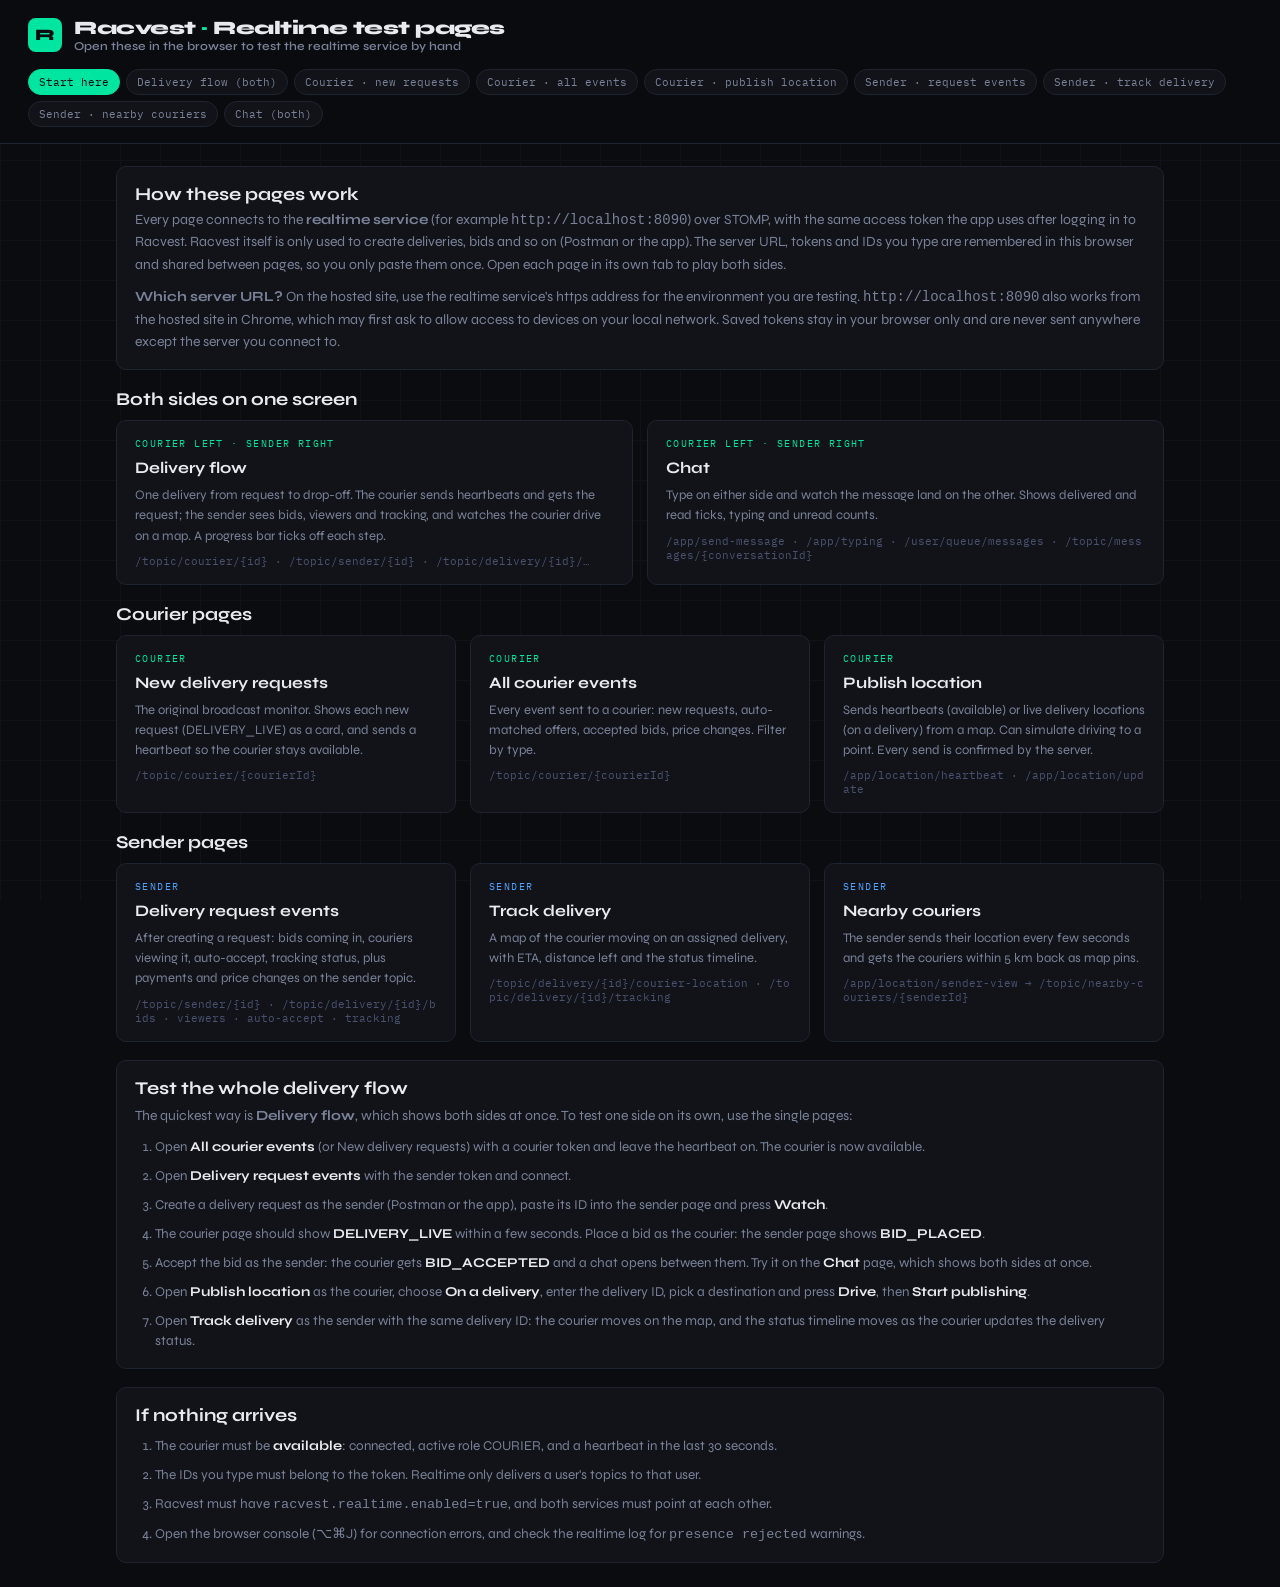
==== index.html @ d2c61ed5 "Add Racvest realtime WebSocket test pages" ====
<!DOCTYPE html>
<html lang="en">
<head>
  <meta charset="UTF-8" />
  <meta name="viewport" content="width=device-width, initial-scale=1.0" />
  <title>Racvest · Realtime Test Pages</title>
  <link rel="preconnect" href="https://fonts.googleapis.com" />
  <link href="https://fonts.googleapis.com/css2?family=IBM+Plex+Mono:wght@400;500;600&family=Syne:wght@400;600;700;800&display=swap" rel="stylesheet" />
  <link rel="stylesheet" href="shared/realtime-test.css" />
  <script src="shared/realtime-test.js"></script>
  <style>
    .content { max-width: 1100px; width: 100%; margin: 0 auto; }
    .grid { display: grid; grid-template-columns: repeat(auto-fit, minmax(300px, 1fr)); gap: 14px; }
    .page-card { text-decoration: none; color: inherit; display: flex; flex-direction: column; gap: 8px; transition: border-color 0.15s; }
    .page-card:hover { border-color: var(--accent); }
    .page-card .who { font-family: var(--font-mono); font-size: 10px; letter-spacing: 1.4px; text-transform: uppercase; color: var(--accent); }
    .page-card.sender .who { color: #4da3ff; }
    .page-card h3 { font-size: 16px; }
    .page-card p { font-size: 13px; color: var(--text2); line-height: 1.55; }
    .page-card code { font-family: var(--font-mono); font-size: 11px; color: var(--text3); word-break: break-all; }
    ol.flow { padding-left: 20px; display: flex; flex-direction: column; gap: 8px; font-size: 13.5px; color: var(--text2); line-height: 1.55; }
    ol.flow b { color: var(--text); }
    h2 { font-size: 18px; margin-bottom: 4px; }
    .lead { color: var(--text2); font-size: 14px; line-height: 1.6; }
  </style>
</head>
<body>
  <header>
    <div class="logo">
      <div class="logo-icon">R</div>
      <div>Racvest <span>·</span> Realtime test pages<small>Open these in the browser to test the realtime service by hand</small></div>
    </div>
    <div class="header-right"><nav class="pages" id="pages"></nav></div>
  </header>

  <main style="position:relative;z-index:1;flex:1">
    <section class="content">
      <div class="card">
        <h2>How these pages work</h2>
        <p class="lead">
          Every page connects to the <b>realtime service</b> (for example <code>http://localhost:8090</code>) over STOMP,
          with the same access token the app uses after logging in to Racvest. Racvest itself is only used to create
          deliveries, bids and so on (Postman or the app). The server URL, tokens and IDs you type are remembered in this
          browser and shared between pages, so you only paste them once. Open each page in its own tab to play both sides.
        </p>
        <p class="lead" style="margin-top:10px">
          <b>Which server URL?</b> On the hosted site, use the realtime service's https address for the environment you are testing.
          <code>http://localhost:8090</code> also works from the hosted site in Chrome, which may first ask to allow access to
          devices on your local network. Saved tokens stay in your browser only and are never sent anywhere except the server you connect to.
        </p>
      </div>

      <div>
        <h2>Both sides on one screen</h2>
        <div class="grid" style="margin-top:10px">
          <a class="card page-card" href="delivery-flow.html">
            <span class="who">Courier left · sender right</span><h3>Delivery flow</h3>
            <p>One delivery from request to drop-off. The courier sends heartbeats and gets the request; the sender sees bids, viewers and tracking, and watches the courier drive on a map. A progress bar ticks off each step.</p>
            <code>/topic/courier/{id} · /topic/sender/{id} · /topic/delivery/{id}/…</code>
          </a>
          <a class="card page-card" href="chat.html">
            <span class="who">Courier left · sender right</span><h3>Chat</h3>
            <p>Type on either side and watch the message land on the other. Shows delivered and read ticks, typing and unread counts.</p>
            <code>/app/send-message · /app/typing · /user/queue/messages · /topic/messages/{conversationId}</code>
          </a>
        </div>
      </div>

      <div>
        <h2>Courier pages</h2>
        <div class="grid" style="margin-top:10px">
          <a class="card page-card" href="courier-new-delivery-requests.html">
            <span class="who">Courier</span><h3>New delivery requests</h3>
            <p>The original broadcast monitor. Shows each new request (DELIVERY_LIVE) as a card, and sends a heartbeat so the courier stays available.</p>
            <code>/topic/courier/{courierId}</code>
          </a>
          <a class="card page-card" href="courier-all-events.html">
            <span class="who">Courier</span><h3>All courier events</h3>
            <p>Every event sent to a courier: new requests, auto-matched offers, accepted bids, price changes. Filter by type.</p>
            <code>/topic/courier/{courierId}</code>
          </a>
          <a class="card page-card" href="courier-publish-location.html">
            <span class="who">Courier</span><h3>Publish location</h3>
            <p>Sends heartbeats (available) or live delivery locations (on a delivery) from a map. Can simulate driving to a point. Every send is confirmed by the server.</p>
            <code>/app/location/heartbeat · /app/location/update</code>
          </a>
        </div>
      </div>

      <div>
        <h2>Sender pages</h2>
        <div class="grid" style="margin-top:10px">
          <a class="card page-card sender" href="sender-delivery-request-events.html">
            <span class="who">Sender</span><h3>Delivery request events</h3>
            <p>After creating a request: bids coming in, couriers viewing it, auto-accept, tracking status, plus payments and price changes on the sender topic.</p>
            <code>/topic/sender/{id} · /topic/delivery/{id}/bids · viewers · auto-accept · tracking</code>
          </a>
          <a class="card page-card sender" href="sender-track-delivery.html">
            <span class="who">Sender</span><h3>Track delivery</h3>
            <p>A map of the courier moving on an assigned delivery, with ETA, distance left and the status timeline.</p>
            <code>/topic/delivery/{id}/courier-location · /topic/delivery/{id}/tracking</code>
          </a>
          <a class="card page-card sender" href="sender-nearby-couriers.html">
            <span class="who">Sender</span><h3>Nearby couriers</h3>
            <p>The sender sends their location every few seconds and gets the couriers within 5 km back as map pins.</p>
            <code>/app/location/sender-view → /topic/nearby-couriers/{senderId}</code>
          </a>
        </div>
      </div>

      <div class="card">
        <h2>Test the whole delivery flow</h2>
        <p class="lead" style="margin-top:6px">The quickest way is <b>Delivery flow</b>, which shows both sides at once. To test one side on its own, use the single pages:</p>
        <ol class="flow" style="margin-top:10px">
          <li>Open <b>All courier events</b> (or New delivery requests) with a courier token and leave the heartbeat on. The courier is now available.</li>
          <li>Open <b>Delivery request events</b> with the sender token and connect.</li>
          <li>Create a delivery request as the sender (Postman or the app), paste its ID into the sender page and press <b>Watch</b>.</li>
          <li>The courier page should show <b>DELIVERY_LIVE</b> within a few seconds. Place a bid as the courier: the sender page shows <b>BID_PLACED</b>.</li>
          <li>Accept the bid as the sender: the courier gets <b>BID_ACCEPTED</b> and a chat opens between them. Try it on the <b>Chat</b> page, which shows both sides at once.</li>
          <li>Open <b>Publish location</b> as the courier, choose <b>On a delivery</b>, enter the delivery ID, pick a destination and press <b>Drive</b>, then <b>Start publishing</b>.</li>
          <li>Open <b>Track delivery</b> as the sender with the same delivery ID: the courier moves on the map, and the status timeline moves as the courier updates the delivery status.</li>
        </ol>
      </div>

      <div class="card">
        <h2>If nothing arrives</h2>
        <ol class="flow" style="margin-top:10px">
          <li>The courier must be <b>available</b>: connected, active role COURIER, and a heartbeat in the last 30 seconds.</li>
          <li>The IDs you type must belong to the token. Realtime only delivers a user's topics to that user.</li>
          <li>Racvest must have <code>racvest.realtime.enabled=true</code>, and both services must point at each other.</li>
          <li>Open the browser console (⌥⌘J) for connection errors, and check the realtime log for <code>presence rejected</code> warnings.</li>
        </ol>
      </div>
    </section>
  </main>
</body>
</html>
---- shared/realtime-test.css ----
/* Shared look for the Racvest realtime test pages (same design as the delivery broadcast monitor). */
*, *::before, *::after { box-sizing: border-box; margin: 0; padding: 0; }

:root {
  --bg: #0a0c0f;
  --surface: #111318;
  --surface2: #181c24;
  --border: #1e2430;
  --border2: #252d3d;
  --accent: #00e5a0;
  --accent2: #0066ff;
  --warn: #ff6b35;
  --priority: #f5a623;
  --danger: #ff4d6d;
  --text: #e8eaf0;
  --text2: #7a8299;
  --text3: #4a5270;
  --font-mono: 'IBM Plex Mono', monospace;
  --font-display: 'Syne', sans-serif;
  --radius: 10px;
}

html, body { height: 100%; }

body {
  background: var(--bg);
  color: var(--text);
  font-family: var(--font-display);
  min-height: 100vh;
  display: flex;
  flex-direction: column;
  overflow-x: hidden;
}

body::before {
  content: '';
  position: fixed;
  inset: 0;
  background-image: linear-gradient(var(--border) 1px, transparent 1px),
    linear-gradient(90deg, var(--border) 1px, transparent 1px);
  background-size: 40px 40px;
  opacity: 0.3;
  pointer-events: none;
  z-index: 0;
}

a { color: var(--accent); }

/* ── Header ─────────────────────────────────────────────────────────────── */
header {
  position: relative;
  z-index: 10;
  display: flex;
  align-items: center;
  justify-content: space-between;
  gap: 16px;
  flex-wrap: wrap;
  padding: 16px 28px;
  border-bottom: 1px solid var(--border);
  background: rgba(10, 12, 15, 0.85);
  backdrop-filter: blur(12px);
}

.logo { display: flex; align-items: center; gap: 12px; font-size: 19px; font-weight: 800; letter-spacing: -0.5px; }
.logo-icon {
  width: 34px; height: 34px; background: var(--accent); color: var(--bg); border-radius: 8px;
  display: flex; align-items: center; justify-content: center; font-size: 16px; font-weight: 800;
}
.logo span { color: var(--accent); }
.logo small { display: block; font-size: 12px; font-weight: 600; color: var(--text2); letter-spacing: 0; }

.header-right { display: flex; align-items: center; gap: 12px; flex-wrap: wrap; }

.status-pill {
  display: flex; align-items: center; gap: 7px; font-family: var(--font-mono); font-size: 12px;
  color: var(--text2); background: var(--surface); border: 1px solid var(--border);
  padding: 6px 14px; border-radius: 100px;
}
.status-pill .dot { width: 7px; height: 7px; border-radius: 50%; background: var(--text3); }
.status-pill.connected { color: var(--accent); border-color: rgba(0, 229, 160, 0.35); }
.status-pill.connected .dot { background: var(--accent); box-shadow: 0 0 8px var(--accent); animation: pulse 1.6s infinite; }
.status-pill.connecting .dot { background: var(--priority); }
.status-pill.error { color: var(--danger); border-color: rgba(255, 77, 109, 0.35); }
.status-pill.error .dot { background: var(--danger); }
@keyframes pulse { 50% { opacity: 0.35; } }

/* ── Page switcher ──────────────────────────────────────────────────────── */
nav.pages { display: flex; gap: 6px; flex-wrap: wrap; }
nav.pages a {
  font-family: var(--font-mono); font-size: 11px; color: var(--text2); text-decoration: none;
  padding: 5px 10px; border: 1px solid var(--border); border-radius: 100px; background: var(--surface);
}
nav.pages a:hover { color: var(--text); border-color: var(--border2); }
nav.pages a.current { color: var(--bg); background: var(--accent); border-color: var(--accent); }

/* ── Layout ─────────────────────────────────────────────────────────────── */
main.layout {
  position: relative; z-index: 1; flex: 1; display: grid;
  grid-template-columns: 340px minmax(0, 1fr); min-height: 0;
}
aside {
  border-right: 1px solid var(--border); background: rgba(17, 19, 24, 0.9);
  padding: 22px; display: flex; flex-direction: column; gap: 22px; overflow-y: auto;
}
.content { padding: 22px 26px; display: flex; flex-direction: column; gap: 18px; min-width: 0; }

@media (max-width: 900px) {
  main.layout { grid-template-columns: 1fr; }
  aside { border-right: none; border-bottom: 1px solid var(--border); }
  header { padding: 14px 16px; }
  .content { padding: 16px; }
}

/* ── Form bits ──────────────────────────────────────────────────────────── */
.section-label {
  font-family: var(--font-mono); font-size: 10px; letter-spacing: 1.6px; text-transform: uppercase;
  color: var(--text3); margin-bottom: 12px;
}
.field { display: flex; flex-direction: column; gap: 6px; margin-bottom: 12px; }
.field label { font-size: 12px; font-weight: 600; color: var(--text2); }
.field .hint { font-family: var(--font-mono); font-size: 10.5px; color: var(--text3); line-height: 1.5; }
.row { display: flex; gap: 8px; }
.row > * { flex: 1; min-width: 0; }

input[type=text], input[type=number], textarea, select {
  width: 100%; background: var(--surface2); border: 1px solid var(--border2); color: var(--text);
  border-radius: 8px; padding: 9px 11px; font-family: var(--font-mono); font-size: 12px; outline: none;
}
textarea { min-height: 74px; resize: vertical; word-break: break-all; }
input:focus, textarea:focus, select:focus { border-color: var(--accent); }

.choice { display: flex; flex-direction: column; gap: 6px; }
.choice label {
  display: flex; gap: 10px; align-items: flex-start; padding: 10px 12px; border: 1px solid var(--border2);
  border-radius: 8px; cursor: pointer; font-size: 13px; font-weight: 600; background: var(--surface2);
}
.choice label small { display: block; font-family: var(--font-mono); font-size: 10.5px; font-weight: 400; color: var(--text2); margin-top: 3px; }
.choice input { margin-top: 3px; accent-color: var(--accent); }
.choice label:has(input:checked) { border-color: var(--accent); }

.check { display: flex; align-items: center; gap: 8px; font-size: 12.5px; color: var(--text2); cursor: pointer; }
.check input { accent-color: var(--accent); }

.btn-row { display: flex; gap: 8px; flex-wrap: wrap; }
.btn {
  flex: 1; border: 1px solid var(--border2); background: var(--surface2); color: var(--text);
  padding: 10px 14px; border-radius: 8px; font-family: var(--font-display); font-weight: 700;
  font-size: 13px; cursor: pointer; white-space: nowrap;
}
.btn:hover:not(:disabled) { border-color: var(--text3); }
.btn:disabled { opacity: 0.4; cursor: not-allowed; }
.btn-primary { background: var(--accent); color: var(--bg); border-color: var(--accent); }
.btn-danger { color: var(--danger); border-color: rgba(255, 77, 109, 0.4); }
.btn-small { flex: 0; padding: 6px 10px; font-size: 11.5px; }

.divider { height: 1px; background: var(--border); }

.help {
  font-family: var(--font-mono); font-size: 11px; line-height: 1.7; color: var(--text2);
  background: var(--surface2); border: 1px solid var(--border); border-radius: 8px; padding: 12px;
}
.help strong { color: var(--accent); font-weight: 500; }
.help code { color: var(--text); }

/* ── Cards, stats ───────────────────────────────────────────────────────── */
.card { background: var(--surface); border: 1px solid var(--border); border-radius: var(--radius); padding: 16px 18px; }
.card-title { display: flex; align-items: center; justify-content: space-between; gap: 10px; margin-bottom: 12px; font-weight: 700; font-size: 15px; }
.card-title small { font-family: var(--font-mono); font-weight: 400; font-size: 11px; color: var(--text2); }

.stats-row { display: grid; grid-template-columns: repeat(auto-fit, minmax(120px, 1fr)); gap: 10px; }
.stat { background: var(--surface2); border: 1px solid var(--border); border-radius: 8px; padding: 12px; min-width: 0; }
.stat-value { font-size: 20px; font-weight: 800; overflow: hidden; text-overflow: ellipsis; white-space: nowrap; }
.stat-value.accent { color: var(--accent); }
.stat-value.small { font-size: 14px; font-family: var(--font-mono); font-weight: 500; }
.stat-label { font-family: var(--font-mono); font-size: 10px; color: var(--text3); text-transform: uppercase; letter-spacing: 1px; margin-top: 4px; }

.subscriptions { display: flex; flex-direction: column; gap: 4px; }
.subscriptions div { font-family: var(--font-mono); font-size: 11px; color: var(--text2); word-break: break-all; }
.subscriptions div::before { content: '● '; color: var(--accent); }

/* ── Map ────────────────────────────────────────────────────────────────── */
.map { height: 440px; border-radius: var(--radius); border: 1px solid var(--border); background: var(--surface); }
.map.tall { height: 520px; }
.leaflet-container { font-family: var(--font-mono); }
.pin {
  width: 30px; height: 30px; border-radius: 50%; display: flex; align-items: center; justify-content: center;
  font-size: 15px; border: 2px solid var(--bg); box-shadow: 0 0 0 2px currentColor, 0 4px 14px rgba(0, 0, 0, 0.5);
}

/* ── Event feed ─────────────────────────────────────────────────────────── */
.filters { display: flex; gap: 6px; flex-wrap: wrap; }
.chip {
  font-family: var(--font-mono); font-size: 11px; padding: 5px 10px; border-radius: 100px; cursor: pointer;
  border: 1px solid var(--border2); background: var(--surface2); color: var(--text2);
}
.chip.active { color: var(--bg); background: var(--accent); border-color: var(--accent); }
.chip b { font-weight: 600; margin-left: 4px; }

.feed { display: flex; flex-direction: column; gap: 10px; }
.feed-empty { text-align: center; color: var(--text3); font-family: var(--font-mono); font-size: 12px; padding: 40px 10px; line-height: 1.7; }
.event {
  background: var(--surface); border: 1px solid var(--border); border-left: 3px solid var(--accent2);
  border-radius: var(--radius); padding: 12px 14px; animation: slideIn 0.25s ease-out;
}
.event.good { border-left-color: var(--accent); }
.event.warn { border-left-color: var(--priority); }
.event.bad { border-left-color: var(--danger); }
@keyframes slideIn { from { opacity: 0; transform: translateY(-6px); } }
.event-head { display: flex; align-items: center; gap: 10px; flex-wrap: wrap; }
.event-type { font-family: var(--font-mono); font-size: 12px; font-weight: 600; color: var(--text); }
.event-channel { font-family: var(--font-mono); font-size: 10.5px; color: var(--text3); word-break: break-all; }
.event-time { margin-left: auto; font-family: var(--font-mono); font-size: 10.5px; color: var(--text2); }
.event-summary { margin-top: 6px; font-size: 13px; color: var(--text2); line-height: 1.5; }
.event-summary b { color: var(--text); font-weight: 600; }
.event details { margin-top: 8px; }
.event summary { font-family: var(--font-mono); font-size: 10.5px; color: var(--text3); cursor: pointer; }
.event pre {
  margin-top: 8px; background: var(--bg); border: 1px solid var(--border); border-radius: 6px; padding: 10px;
  font-family: var(--font-mono); font-size: 11px; color: var(--text2); overflow-x: auto; max-height: 320px;
}

.timeline { display: flex; flex-direction: column; gap: 0; }
.step { display: flex; gap: 12px; align-items: flex-start; padding: 7px 0; color: var(--text3); font-size: 13px; font-weight: 600; }
.step .bullet { width: 12px; height: 12px; border-radius: 50%; border: 2px solid var(--border2); margin-top: 3px; flex: none; }
.step.done { color: var(--text2); }
.step.done .bullet { background: var(--accent2); border-color: var(--accent2); }
.step.current { color: var(--accent); }
.step.current .bullet { background: var(--accent); border-color: var(--accent); box-shadow: 0 0 8px var(--accent); }
.step small { display: block; font-family: var(--font-mono); font-size: 10.5px; font-weight: 400; color: var(--text3); }

.list { display: flex; flex-direction: column; gap: 6px; }
.list-item {
  display: flex; align-items: center; gap: 10px; padding: 9px 12px; background: var(--surface2);
  border: 1px solid var(--border); border-radius: 8px; font-size: 13px;
}
.list-item .grow { flex: 1; min-width: 0; overflow: hidden; text-overflow: ellipsis; white-space: nowrap; }
.list-item .mono { font-family: var(--font-mono); font-size: 11px; color: var(--text2); }
.avatar { width: 28px; height: 28px; border-radius: 50%; background: var(--surface); border: 1px solid var(--border2); object-fit: cover; flex: none; }

.two-col { display: grid; grid-template-columns: minmax(0, 1.6fr) minmax(0, 1fr); gap: 18px; }
@media (max-width: 1200px) { .two-col { grid-template-columns: 1fr; } }

/* ── Bottom log strip ───────────────────────────────────────────────────── */
.log-strip {
  position: relative; z-index: 10; font-family: var(--font-mono); font-size: 11.5px; color: var(--text2);
  border-top: 1px solid var(--border); background: var(--surface); padding: 9px 28px;
  white-space: nowrap; overflow: hidden; text-overflow: ellipsis;
}
.log-strip span { color: var(--accent); font-weight: 600; margin-right: 8px; }
.log-strip.err span { color: var(--danger); }
.log-strip.err { color: var(--danger); }
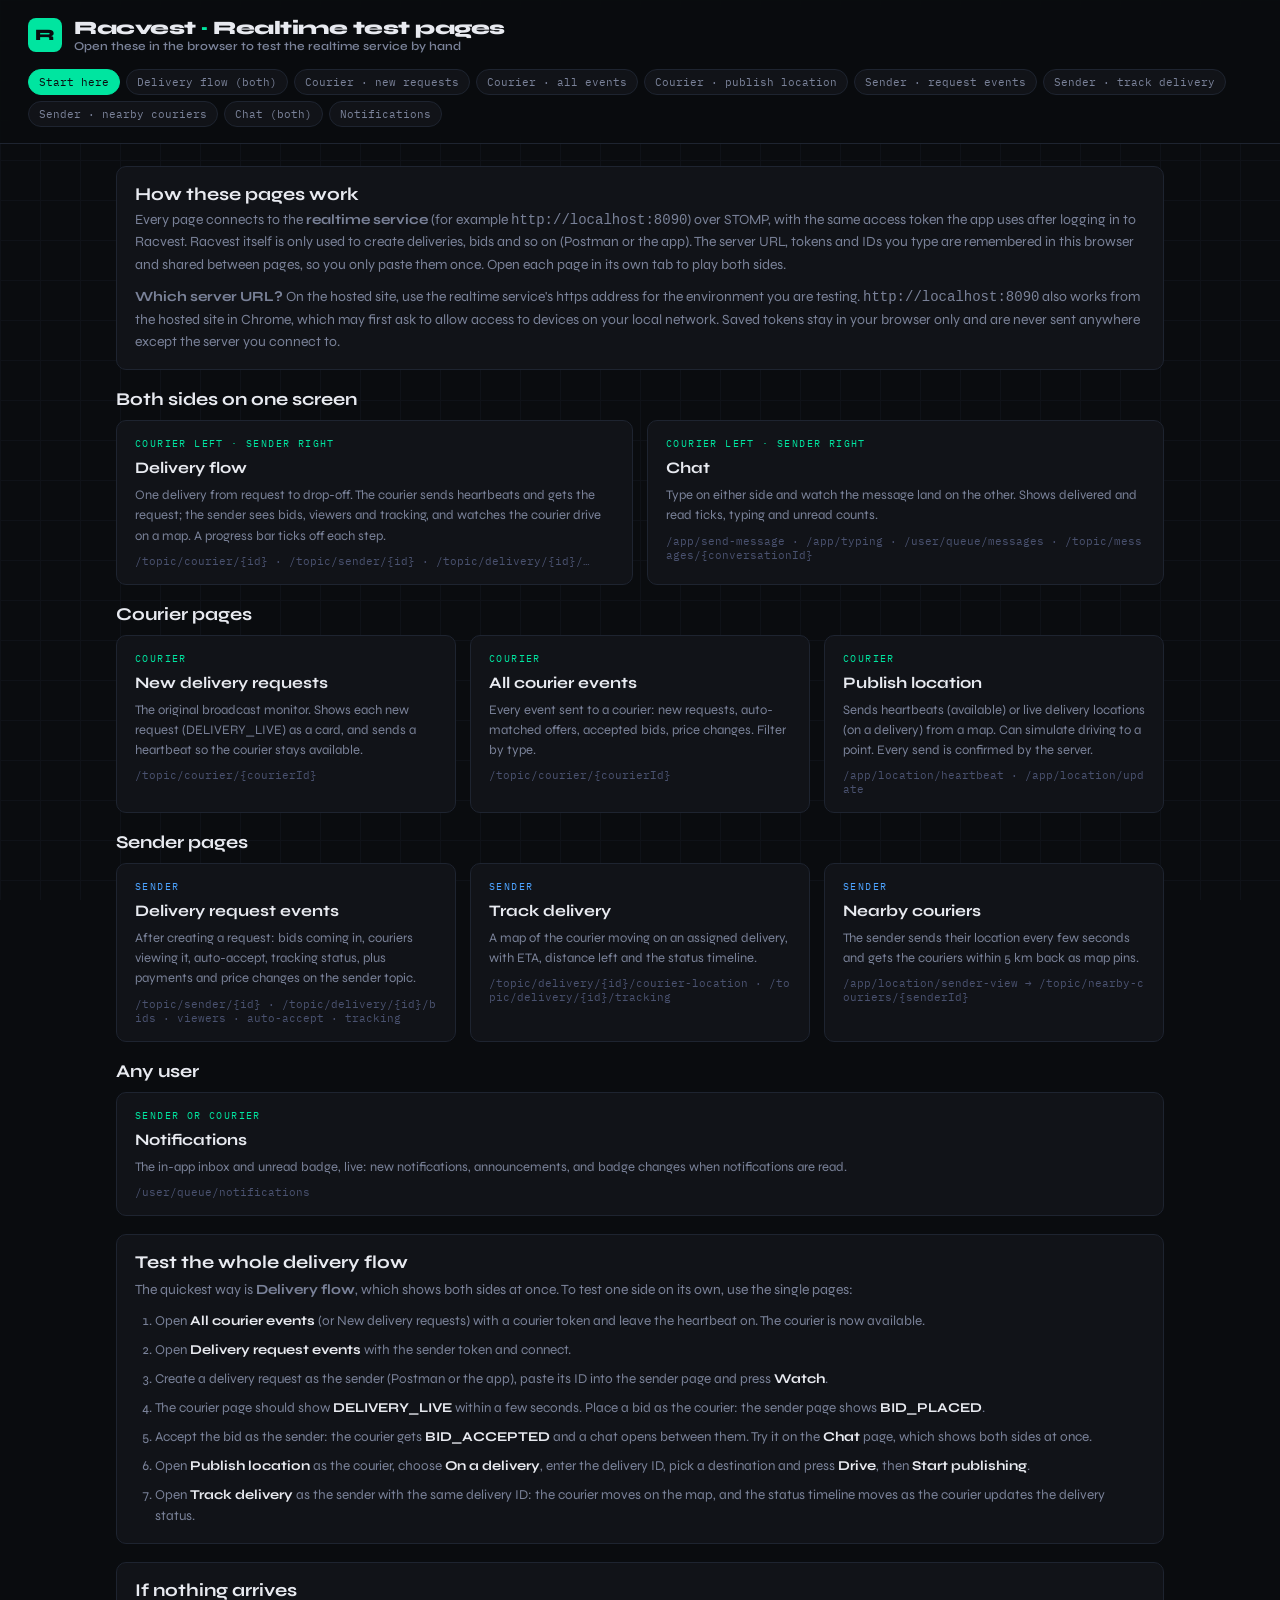
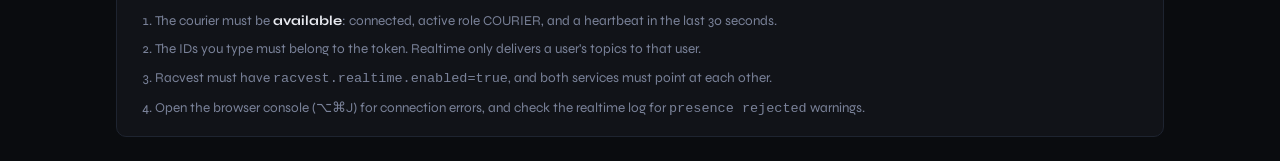
==== commit 11b1ebef: "Add a notifications test page" ====
--- a/index.html
+++ b/index.html
@@ -108,6 +108,17 @@
         </div>
       </div>
 
+      <div>
+        <h2>Any user</h2>
+        <div class="grid" style="margin-top:10px">
+          <a class="card page-card" href="notifications.html">
+            <span class="who">Sender or courier</span><h3>Notifications</h3>
+            <p>The in-app inbox and unread badge, live: new notifications, announcements, and badge changes when notifications are read.</p>
+            <code>/user/queue/notifications</code>
+          </a>
+        </div>
+      </div>
+
       <div class="card">
         <h2>Test the whole delivery flow</h2>
         <p class="lead" style="margin-top:6px">The quickest way is <b>Delivery flow</b>, which shows both sides at once. To test one side on its own, use the single pages:</p>
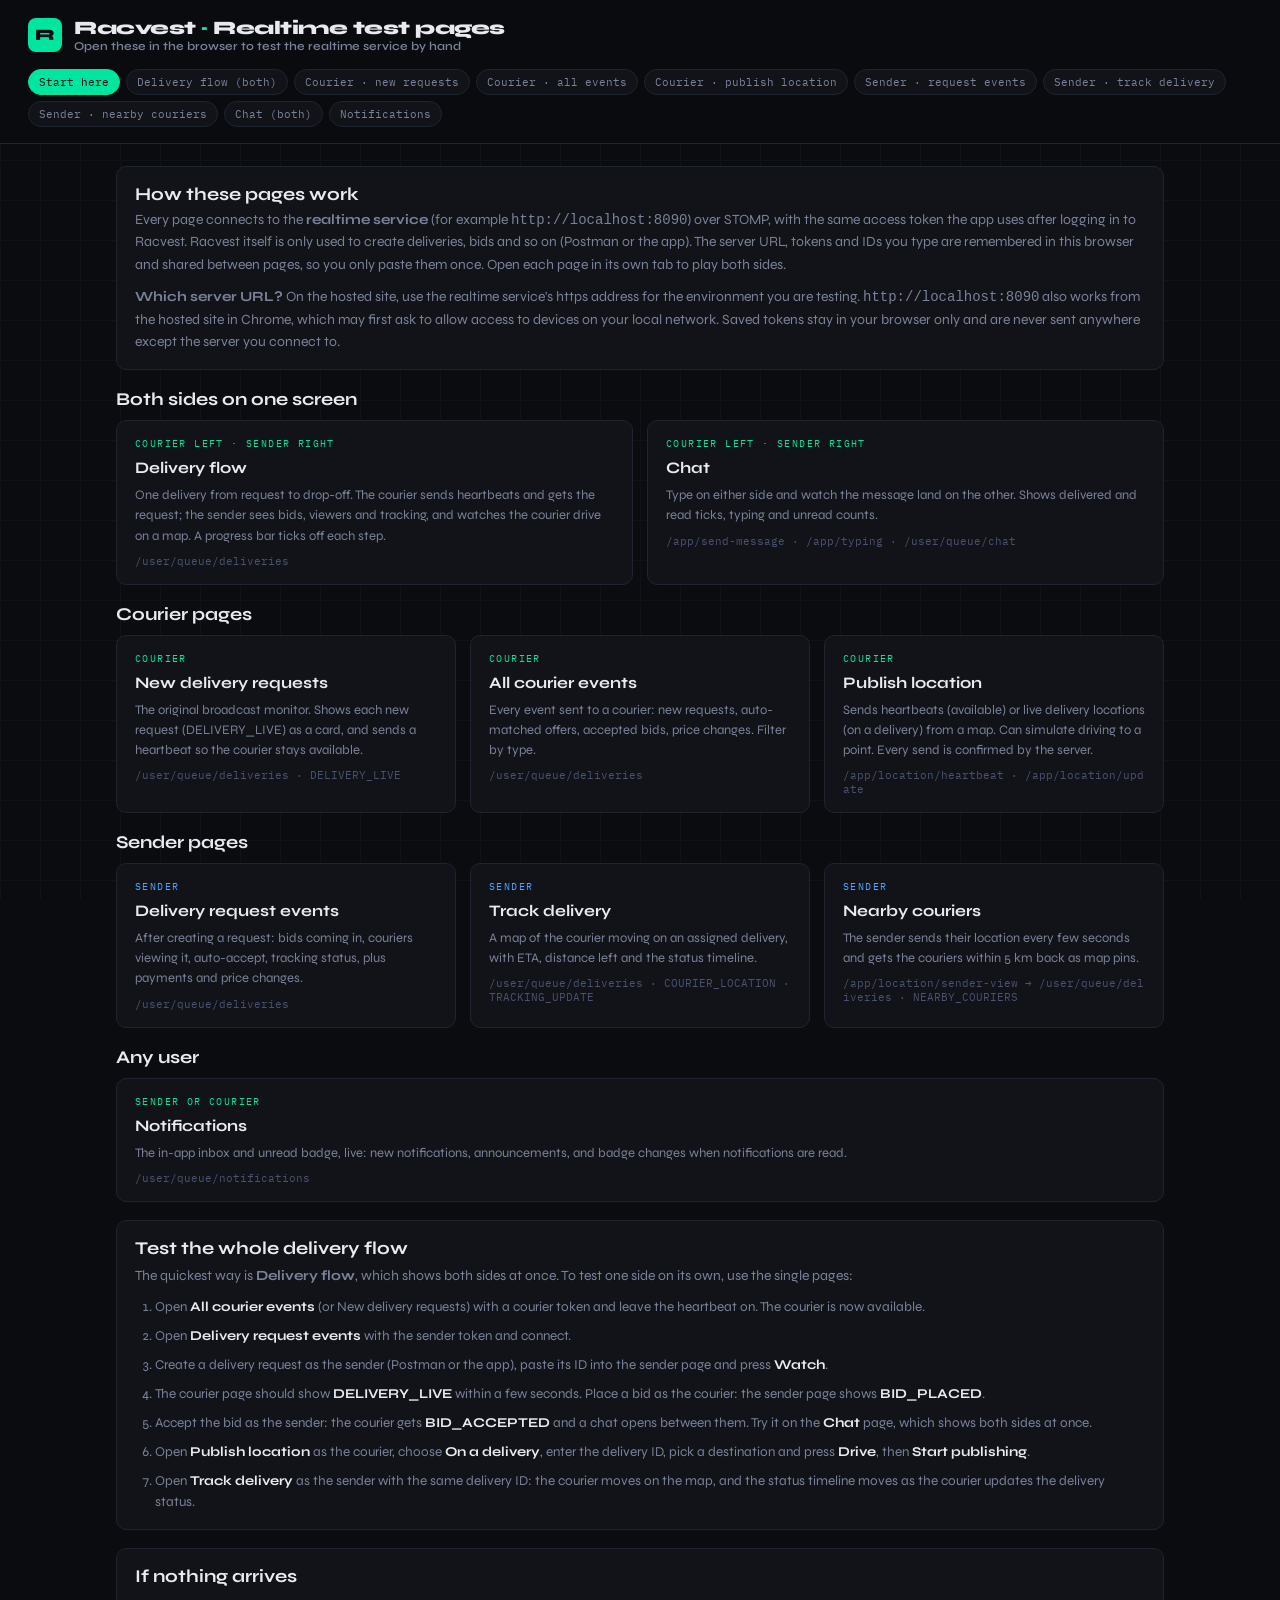
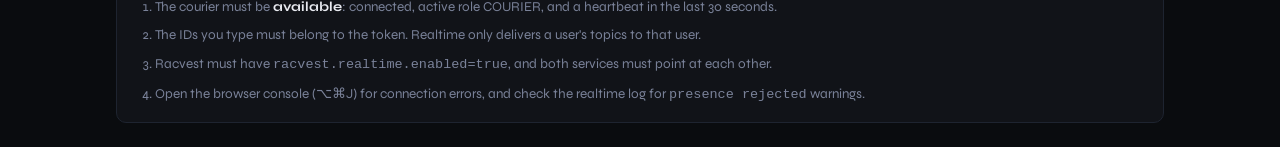
==== commit a79f603c: "refactor: subscribe to the per-user queues and route by type" ====
--- a/index.html
+++ b/index.html
@@ -56,12 +56,12 @@
           <a class="card page-card" href="delivery-flow.html">
             <span class="who">Courier left · sender right</span><h3>Delivery flow</h3>
             <p>One delivery from request to drop-off. The courier sends heartbeats and gets the request; the sender sees bids, viewers and tracking, and watches the courier drive on a map. A progress bar ticks off each step.</p>
-            <code>/topic/courier/{id} · /topic/sender/{id} · /topic/delivery/{id}/…</code>
+            <code>/user/queue/deliveries</code>
           </a>
           <a class="card page-card" href="chat.html">
             <span class="who">Courier left · sender right</span><h3>Chat</h3>
             <p>Type on either side and watch the message land on the other. Shows delivered and read ticks, typing and unread counts.</p>
-            <code>/app/send-message · /app/typing · /user/queue/messages · /topic/messages/{conversationId}</code>
+            <code>/app/send-message · /app/typing · /user/queue/chat</code>
           </a>
         </div>
       </div>
@@ -72,12 +72,12 @@
           <a class="card page-card" href="courier-new-delivery-requests.html">
             <span class="who">Courier</span><h3>New delivery requests</h3>
             <p>The original broadcast monitor. Shows each new request (DELIVERY_LIVE) as a card, and sends a heartbeat so the courier stays available.</p>
-            <code>/topic/courier/{courierId}</code>
+            <code>/user/queue/deliveries · DELIVERY_LIVE</code>
           </a>
           <a class="card page-card" href="courier-all-events.html">
             <span class="who">Courier</span><h3>All courier events</h3>
             <p>Every event sent to a courier: new requests, auto-matched offers, accepted bids, price changes. Filter by type.</p>
-            <code>/topic/courier/{courierId}</code>
+            <code>/user/queue/deliveries</code>
           </a>
           <a class="card page-card" href="courier-publish-location.html">
             <span class="who">Courier</span><h3>Publish location</h3>
@@ -92,18 +92,18 @@
         <div class="grid" style="margin-top:10px">
           <a class="card page-card sender" href="sender-delivery-request-events.html">
             <span class="who">Sender</span><h3>Delivery request events</h3>
-            <p>After creating a request: bids coming in, couriers viewing it, auto-accept, tracking status, plus payments and price changes on the sender topic.</p>
-            <code>/topic/sender/{id} · /topic/delivery/{id}/bids · viewers · auto-accept · tracking</code>
+            <p>After creating a request: bids coming in, couriers viewing it, auto-accept, tracking status, plus payments and price changes.</p>
+            <code>/user/queue/deliveries</code>
           </a>
           <a class="card page-card sender" href="sender-track-delivery.html">
             <span class="who">Sender</span><h3>Track delivery</h3>
             <p>A map of the courier moving on an assigned delivery, with ETA, distance left and the status timeline.</p>
-            <code>/topic/delivery/{id}/courier-location · /topic/delivery/{id}/tracking</code>
+            <code>/user/queue/deliveries · COURIER_LOCATION · TRACKING_UPDATE</code>
           </a>
           <a class="card page-card sender" href="sender-nearby-couriers.html">
             <span class="who">Sender</span><h3>Nearby couriers</h3>
             <p>The sender sends their location every few seconds and gets the couriers within 5 km back as map pins.</p>
-            <code>/app/location/sender-view → /topic/nearby-couriers/{senderId}</code>
+            <code>/app/location/sender-view → /user/queue/deliveries · NEARBY_COURIERS</code>
           </a>
         </div>
       </div>
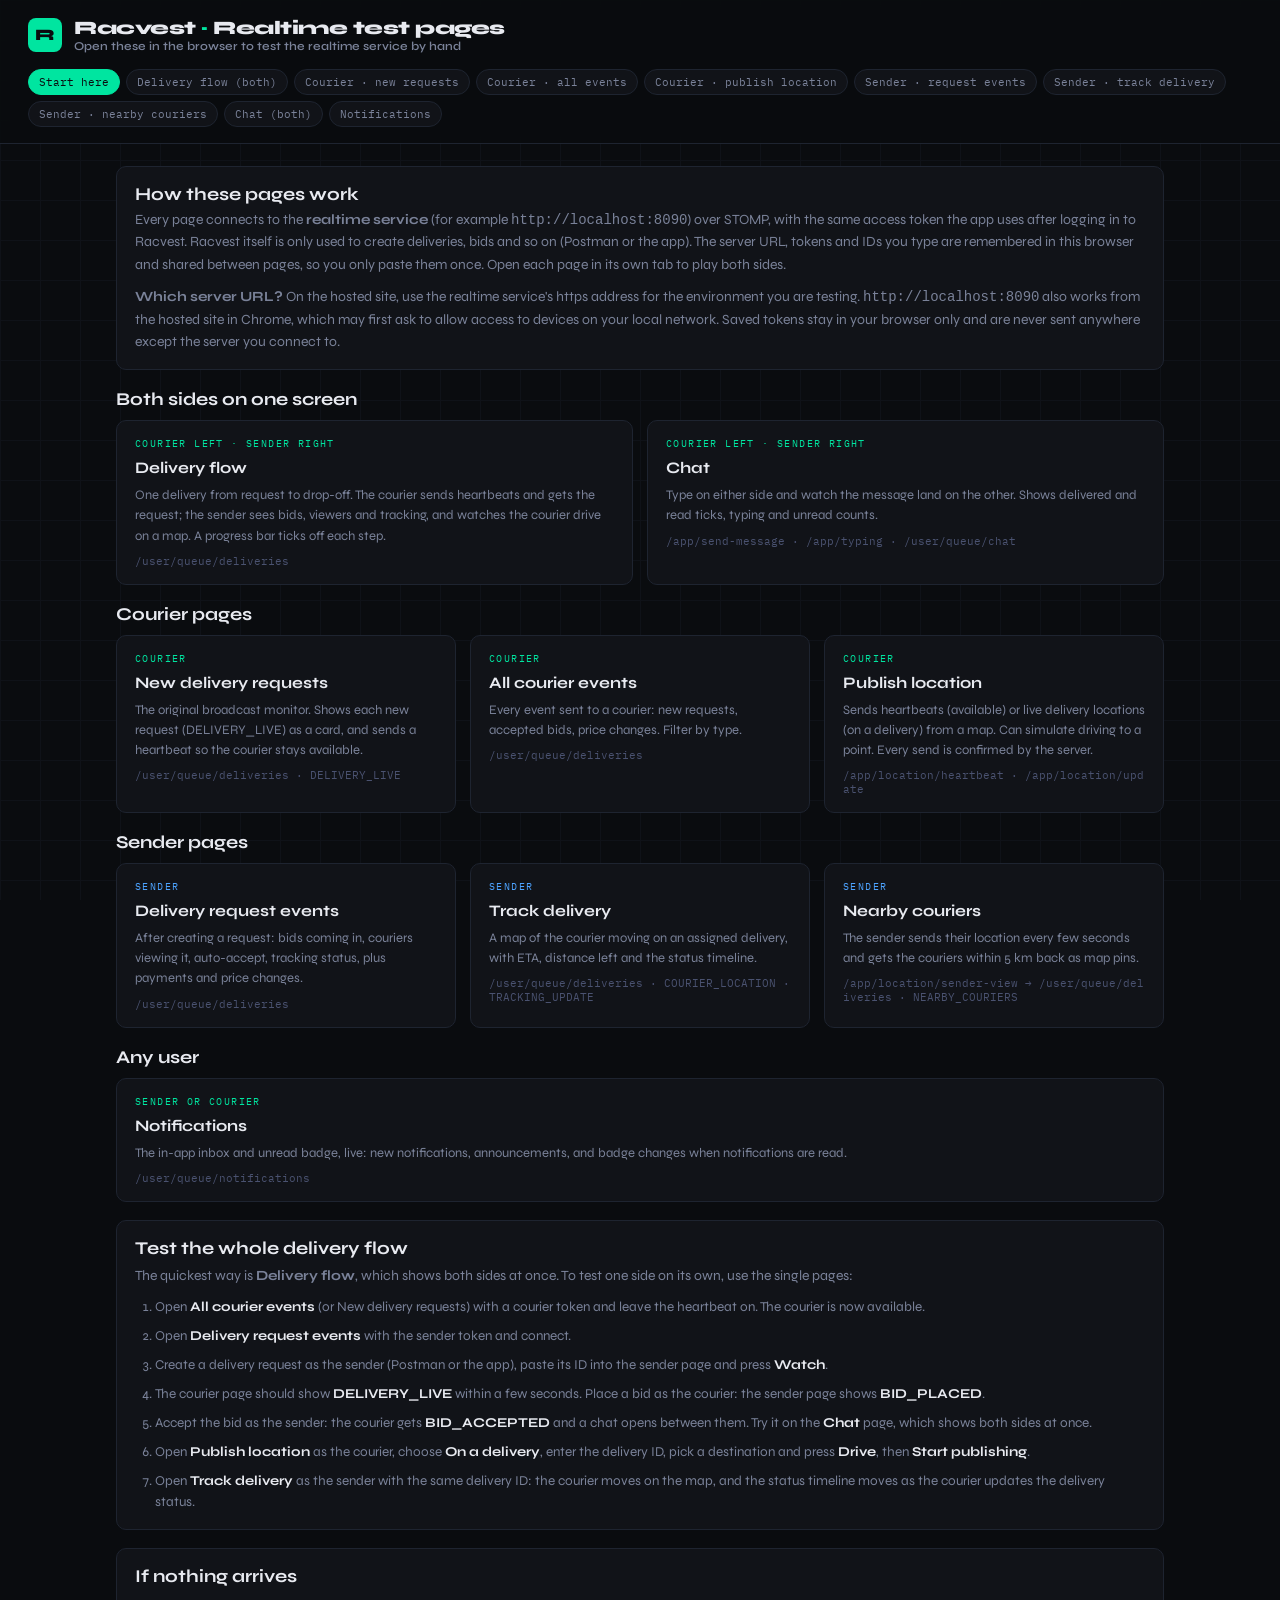
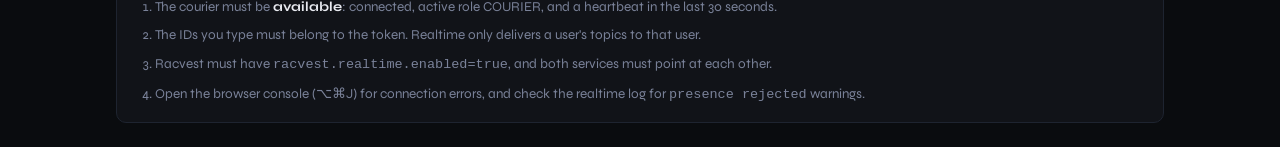
==== commit 151b7c43: "remove auto-matching events from the test pages" ====
--- a/index.html
+++ b/index.html
@@ -76,7 +76,7 @@
           </a>
           <a class="card page-card" href="courier-all-events.html">
             <span class="who">Courier</span><h3>All courier events</h3>
-            <p>Every event sent to a courier: new requests, auto-matched offers, accepted bids, price changes. Filter by type.</p>
+            <p>Every event sent to a courier: new requests, accepted bids, price changes. Filter by type.</p>
             <code>/user/queue/deliveries</code>
           </a>
           <a class="card page-card" href="courier-publish-location.html">
